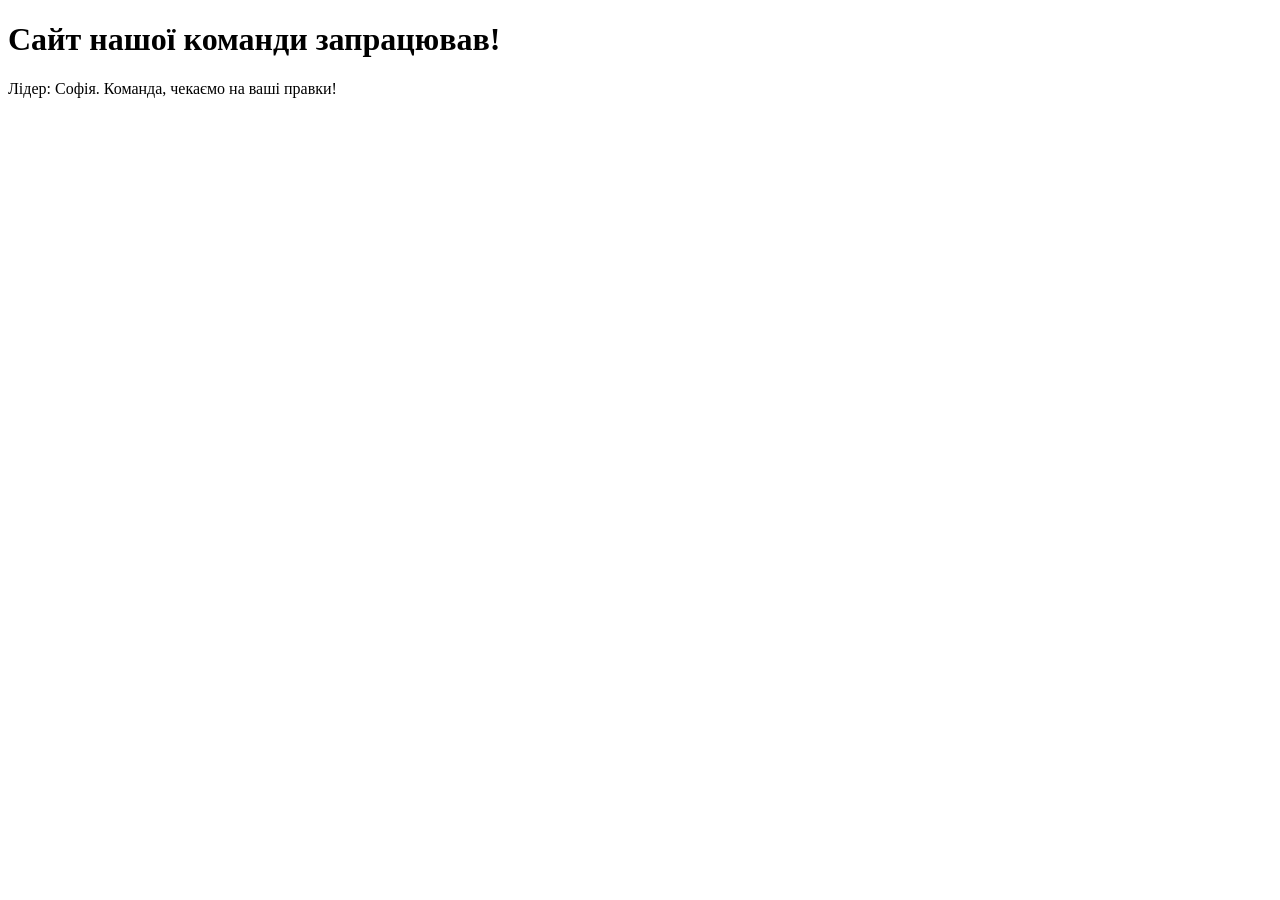
==== index.html @ 11a94c80 "Фікс назви" ====
<!DOCTYPE html>
<html lang="uk">
<head>
    <meta charset="UTF-8">
    <title>Курсова Робота</title>
</head>
<body>
    <h1>Сайт нашої команди запрацював!</h1>
    <p>Лідер: Софія. Команда, чекаємо на ваші правки!</p>
</body>
</html>
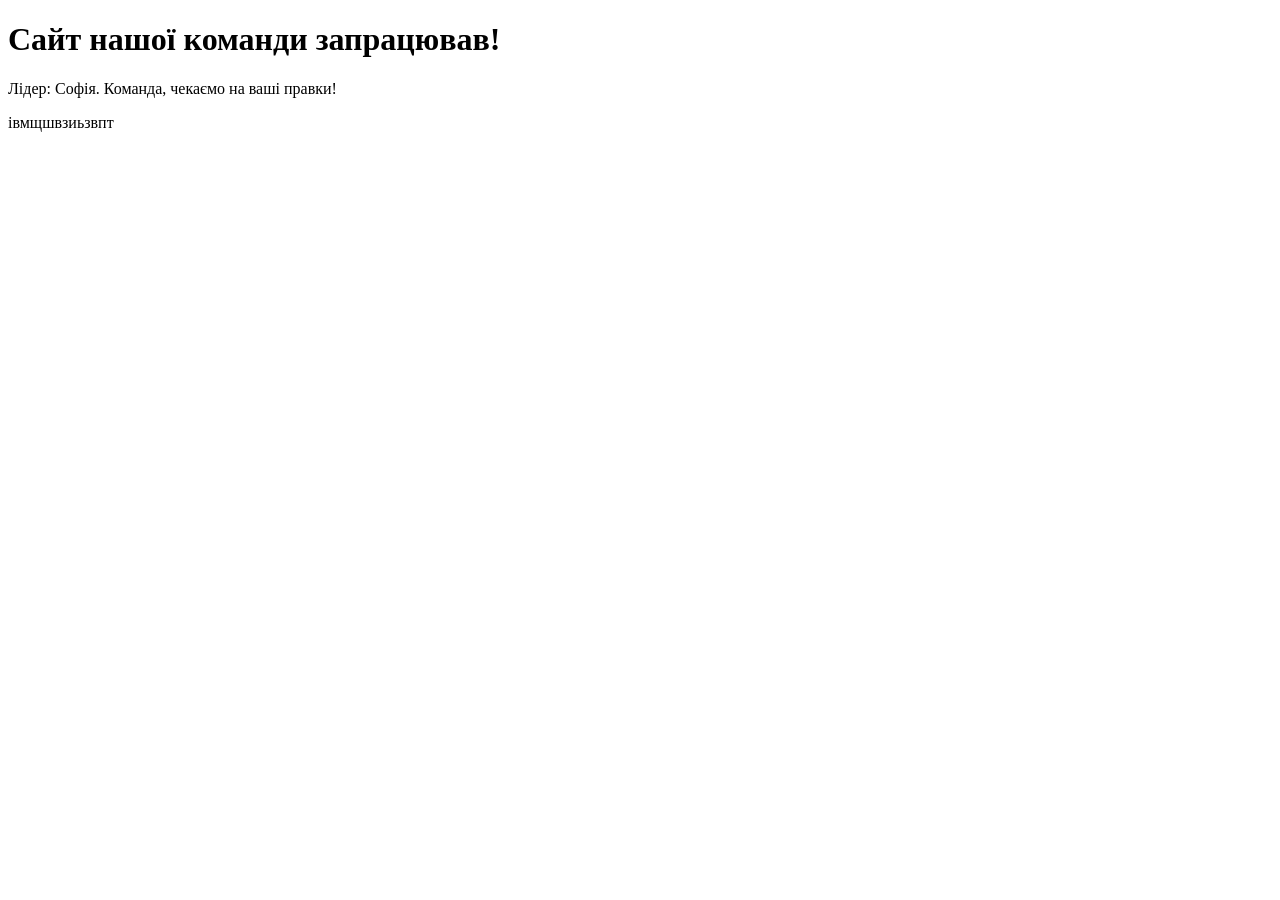
==== commit 6e37e13b: "Update index.html" ====
--- a/index.html
+++ b/index.html
@@ -8,4 +8,5 @@
     <h1>Сайт нашої команди запрацював!</h1>
     <p>Лідер: Софія. Команда, чекаємо на ваші правки!</p>
 </body>
-</html>+    івмщшвзиьзвпт
+</html>
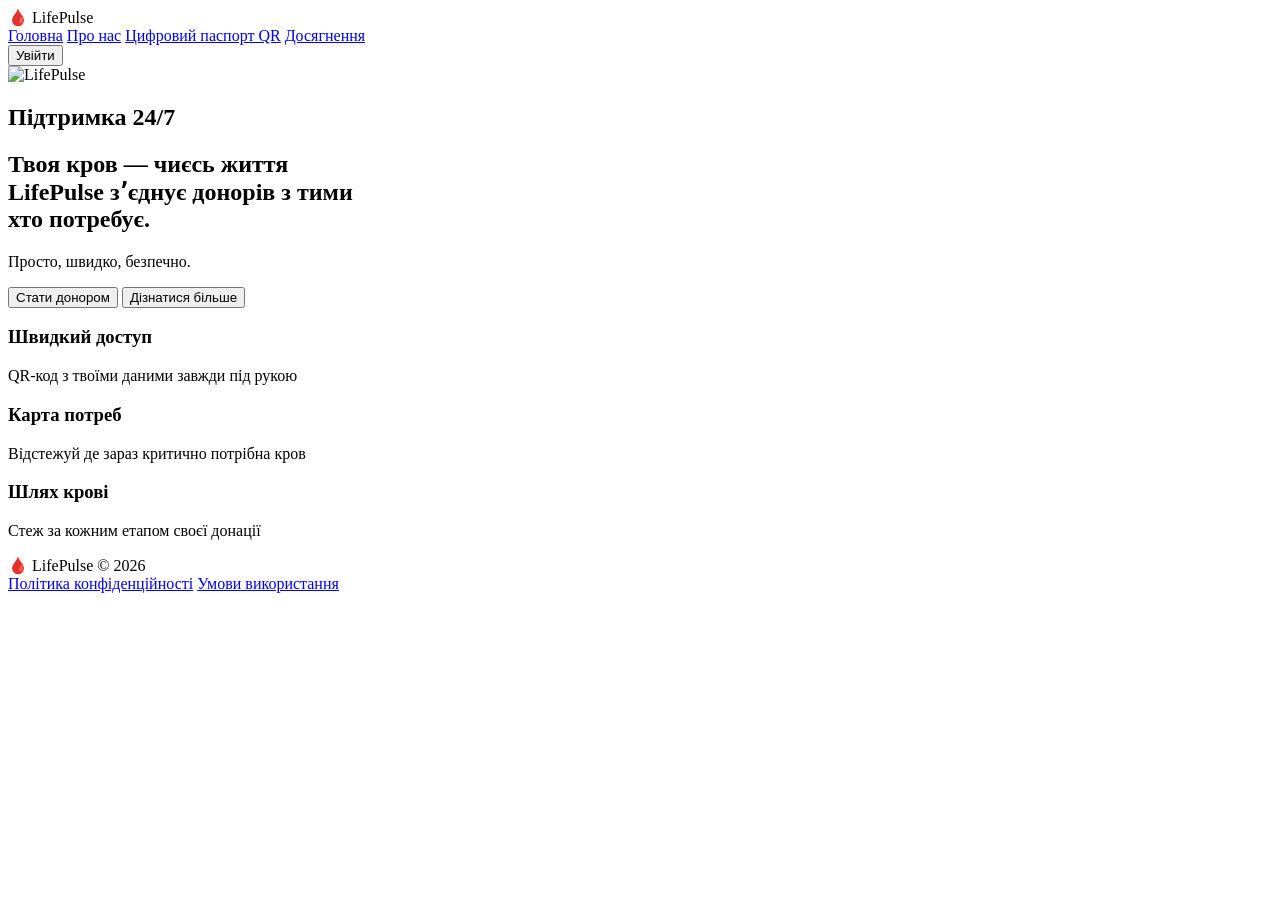
==== commit 0fc282da: "Update index.html" ====
--- a/index.html
+++ b/index.html
@@ -2,11 +2,87 @@
 <html lang="uk">
 <head>
     <meta charset="UTF-8">
-    <title>Курсова Робота</title>
+    <meta name="viewport" content="width=device-width, initial-scale=1.0">
+    <title>LifePulse</title>
+    <link rel="stylesheet" href="style.css">
+    <link rel="preconnect" href="https://fonts.googleapis.com">
+    <link rel="preconnect" href="https://fonts.gstatic.com" crossorigin>
+    <link href="https://fonts.googleapis.com/css2?family=Raleway:wght@400;500;600;700;800&display=swap" rel="stylesheet">
 </head>
 <body>
-    <h1>Сайт нашої команди запрацював!</h1>
-    <p>Лідер: Софія. Команда, чекаємо на ваші правки!</p>
+
+    <div class="page">
+
+        <header class="header">
+            <div class="logo">
+                <span class="logo-icon">🩸</span>
+                <span class="logo-text">LifePulse</span>
+            </div>
+
+            <nav class="nav">
+                <a href="#" class="active">Головна</a>
+                <a href="#">Про нас</a>
+                <a href="#">Цифровий паспорт QR</a>
+                <a href="#">Досягнення</a>
+            </nav>
+
+            <button class="login-btn">Увійти</button>
+        </header>
+
+        <main class="hero">
+
+            <section class="left-block">
+                <div class="image-box">
+                    <img src="images/image_3.PNG" alt="LifePulse">
+                </div>
+
+                <h2>Підтримка 24/7</h2>
+            </section>
+
+            <section class="right-block">
+                <h1>
+                    <span class="highlight">Твоя кров — чиєсь життя</span><br>
+                    LifePulse зʼєднує донорів з тими<br>
+                    хто потребує.
+                </h1>
+
+                <p>Просто, швидко, безпечно.</p>
+
+                <div class="buttons">
+                    <button class="donor-btn">Стати донором</button>
+                    <button class="more-btn">Дізнатися більше</button>
+                </div>
+            </section>
+
+        </main>
+
+        <section class="features">
+            <div class="feature">
+                <h3>Швидкий доступ</h3>
+                <p>QR-код з твоїми даними завжди під рукою</p>
+            </div>
+
+            <div class="feature">
+                <h3>Карта потреб</h3>
+                <p>Відстежуй де зараз критично потрібна кров</p>
+            </div>
+
+            <div class="feature">
+                <h3>Шлях крові</h3>
+                <p>Стеж за кожним етапом своєї донації</p>
+            </div>
+        </section>
+
+        <footer class="footer">
+            <div class="copyright">🩸 LifePulse © 2026</div>
+
+            <div class="footer-links">
+                <a href="#">Політика конфіденційності</a>
+                <a href="#">Умови використання</a>
+            </div>
+        </footer>
+
+    </div>
+
 </body>
-    івмщшвзиьзвпт
 </html>
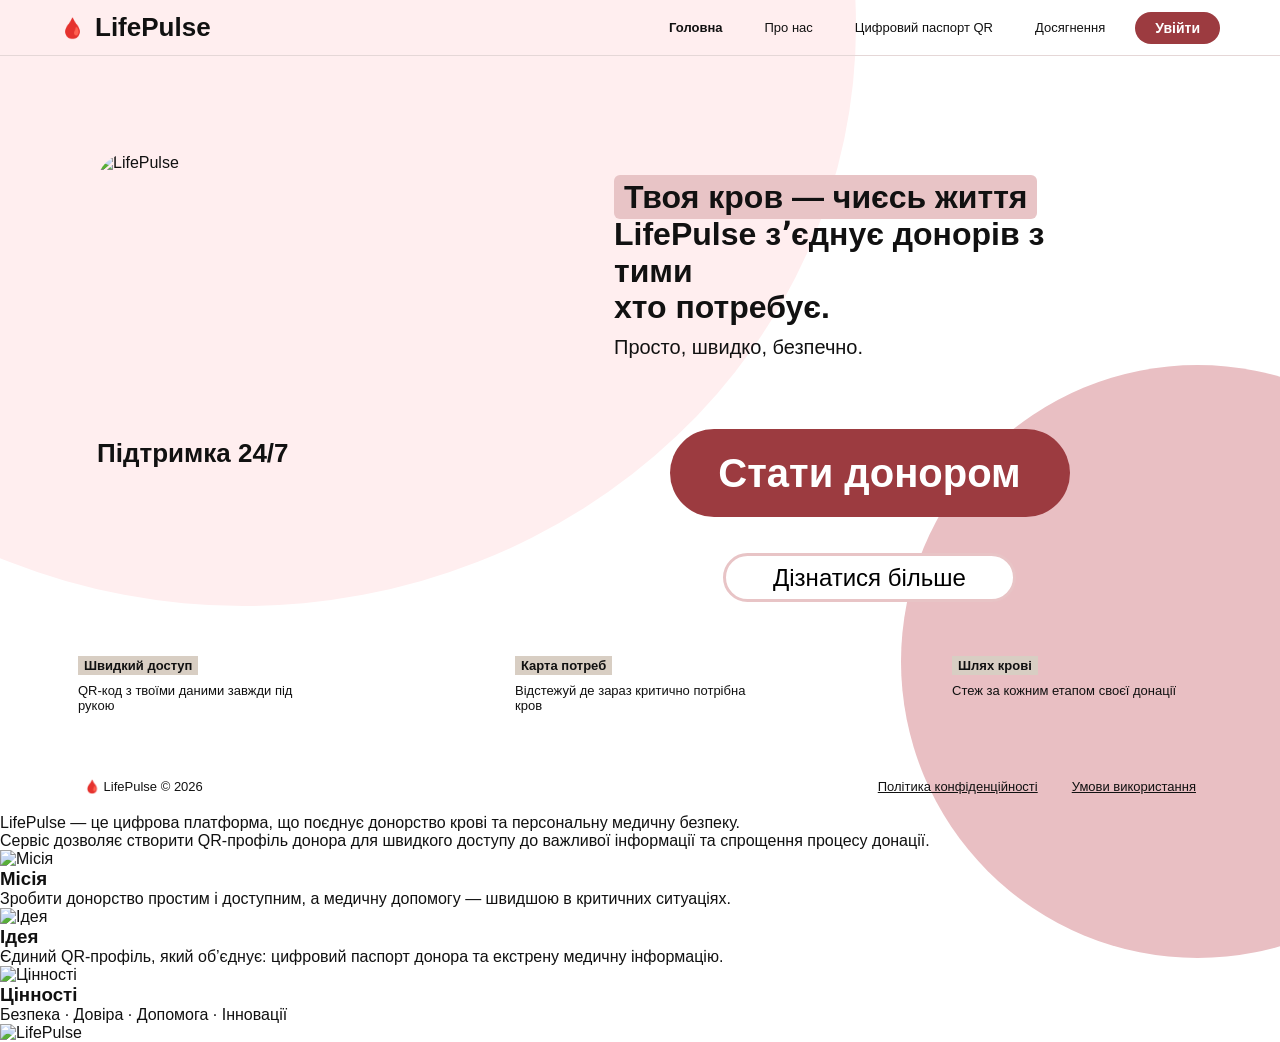
==== commit 06fd9814: "Update index.html" ====
--- a/index.html
+++ b/index.html
@@ -21,7 +21,7 @@
 
             <nav class="nav">
                 <a href="#" class="active">Головна</a>
-                <a href="#">Про нас</a>
+                <a href="about.html">Про нас</a>
                 <a href="#">Цифровий паспорт QR</a>
                 <a href="#">Досягнення</a>
             </nav>
@@ -81,6 +81,63 @@
                 <a href="#">Умови використання</a>
             </div>
         </footer>
+        
+        <section class="about">
+                <div class="about-container">
+
+        <div class="about-left">
+
+            <p class="about-main-text">
+                <span class="about-highlight">LifePulse</span> — це цифрова платформа,
+                що поєднує донорство крові та персональну медичну безпеку.
+            </p>
+
+            <p class="about-sub-text">
+                Сервіс дозволяє створити QR-профіль донора для швидкого доступу
+                до важливої інформації та спрощення процесу донації.
+            </p>
+
+            <div class="about-item">
+                <img class="about-icon" src="images/icon1.png" alt="Місія">
+                <div class="about-item-text">
+                <h3>Місія</h3>
+                <p>
+                    Зробити донорство простим і доступним,
+                    а медичну допомогу — швидшою в критичних ситуаціях.
+                </p>
+            </div>
+        </div>
+
+            <div class="about-item">
+                <img class="about-icon" src="images/icon2.png" alt="Ідея">
+                <div class="about-item-text">
+                <h3>Ідея</h3>
+                <p>
+                    Єдиний QR-профіль, який об’єднує:
+                    цифровий паспорт донора та екстрену медичну інформацію.
+                </p>
+            </div>
+        </div>
+
+            <div class="about-item">
+                <img class="about-icon" src="images/icon3.png" alt="Цінності">
+                <div class="about-item-text">
+                <h3>Цінності</h3>
+                <p>
+                    Безпека · Довіра · Допомога · Інновації
+                </p>
+            </div>
+        </div>
+
+        </div>
+
+        <div class="about-right">
+            <img src="images/about.png" alt="LifePulse">
+        </div>
+
+    </div>
+        </section>
+
 
     </div>
 
--- a/style.css
+++ b/style.css
@@ -0,0 +1,294 @@
+* {
+    margin: 0;
+    padding: 0;
+    box-sizing: border-box;
+}
+
+body {
+    font-family: "Raleway", sans-serif;
+    background: #ffffff;
+    color: #111111;
+}
+
+.page {
+    width: 100%;
+    min-height: 100vh;
+    max-width: 1440px;
+    margin: 0 auto;
+    position: relative;
+    overflow: hidden;
+    background:#ffffff;
+}
+
+
+.header {
+    height: 56px;
+    display: flex;
+    align-items: center;
+    border-bottom: 1px solid #e5d7d7;
+    padding: 0 60px;
+    position: relative;
+    z-index: 5;
+}
+
+.logo {
+    display: flex;
+    align-items: center;
+    gap: 10px;
+}
+
+.logo-icon {
+    color: #a63d45;
+    font-size: 20px;
+}
+
+.logo-text {
+    font-size: 26px;
+    font-weight: 700;
+}
+
+.nav {
+    display: flex;
+    gap: 42px;
+    margin-left: auto;
+    margin-right: 30px;
+}
+
+.nav a {
+    text-decoration: none;
+    color: #111111;
+    font-size: 13px;
+}
+
+.nav a.active {
+    font-weight: 700;
+}
+
+.login-btn {
+    background: #9C3B40;
+    color: #FFFFFF;
+
+    border: none;
+    border-radius: 30px;
+    padding: 8px 20px;
+
+    font-family: "Raleway", sans-serif;
+    font-size: 14px;
+    font-weight: 600;
+
+    cursor: pointer;
+    transition: 0.15s;
+
+    display: flex;
+    align-items: center;
+    justify-content: center;
+}
+
+.login-btn:hover {
+    background: #872f34;
+    transform: scale(1.05);
+}
+
+.login-btn:active {
+    background: #6f2428;
+    transform: scale(0.95) translateY(1px);
+}
+
+
+.hero {
+    display: flex;
+    position: relative;
+    z-index: 2;
+}
+
+.left-block {
+    width: 545px;
+    padding-left: 97px;
+    padding-top: 98px;
+}
+
+.image-box {
+    width: 360px;
+    height: 260px;
+    border-radius: 30px;
+    overflow: hidden;
+}
+
+.image-box img {
+    width: 100%;
+    height: 100%;
+    object-fit: cover;
+}
+
+.left-block h2 {
+    margin-top: 24px;
+    font-size: 26px;
+}
+
+.right-block {
+    width: 511px;
+    padding-top: 123px;
+    margin-left: 69px;
+}
+
+.right-block h1 {
+    width: 511px;
+    font-family: "Raleway", sans-serif;
+    font-size: 32px;
+    line-height: 1.15;
+    font-weight: 600;
+    color: #111111
+}
+
+.highlight {
+    background: #E8C4C6;
+    padding: 4px 10px;
+    border-radius: 6px;
+}
+
+.right-block p {
+    margin-top: 10px;
+    font-size: 20px;
+}
+
+.buttons {
+    display: flex;
+    flex-direction: column;
+    align-items: center;
+    margin-top: 70px;
+}
+
+.donor-btn {
+    width: 400px;
+    height: 88px;
+    border: none;
+    border-radius: 50px;
+    background: #9c3b40;
+    color: #ffffff;
+    font-size: 40px;
+    font-weight: 700;
+    display: flex;
+    align-items: center;
+    justify-content: center;
+    cursor: pointer;
+    transition: 0.15s;
+}
+
+.donor-btn:hover {
+    background: #872f34;
+    transform: scale(1.03);
+}
+
+.donor-btn:active {
+    background: #6f2428;
+    transform: scale(0.96) translateY(2px);
+}
+
+.more-btn {
+    display: flex;
+    margin-top: 36px;
+    width: 293px;
+    height: 49px;
+    border: 3px solid #E8C4C6;
+    border-radius: 30px;
+    background: #ffffff;
+    color: #000000;
+    font-size: 24px;
+    font-weight: 500;
+    align-items: center;
+    justify-content: center;
+    cursor: pointer;
+    transition: 0.15s;
+}
+
+.more-btn:hover {
+    background: #f9f9f9;
+    transform: scale(1.02);
+}
+
+.more-btn:active {
+    transform: scale(0.95) translateY(2px);
+    border-color: #9C3B40;
+}
+
+
+.features {
+    display: flex;
+    justify-content: space-between;
+    padding: 54px 78px 0;
+    position: relative;
+    z-index: 2;
+}
+
+.feature {
+    width: 250px;
+}
+
+.feature h3 {
+    display: inline-block;
+    background: #d8cec3;
+    padding: 2px 6px;
+    font-size: 13px;
+    font-weight: 700;
+}
+
+.feature p {
+    margin-top: 8px;
+    font-size: 13px;
+}
+
+
+.footer {
+    display: flex;
+    justify-content: space-between;
+    align-items: center;
+    padding: 66px 84px 0;
+    position: relative;
+    z-index: 2;
+    font-size: 13px;
+    margin-bottom: 20px;
+}
+
+.footer-links {
+    display: flex;
+    gap: 34px;
+}
+
+.footer-links a {
+    color: #111;
+    text-decoration: underline;
+}
+
+
+.page::before {
+    content: "";
+    position: absolute;
+    width: 1225px;
+    height: 1160px;
+    left: -369px;
+    top: -554px;
+    background: #FFEEEF;
+    border-radius: 50%;
+    z-index: 0;
+
+}
+
+.page::after {
+    content: "";
+    position: absolute;
+    width: 593px;
+    height: 593px;
+    left: 901px;
+    top: 365px;
+    background: #e9bfc3;
+    border-radius: 50%;
+    z-index: 0;
+}
+
+.header,
+.hero,
+.features,
+.footer {
+    position: relative;
+    z-index: 2;
+}
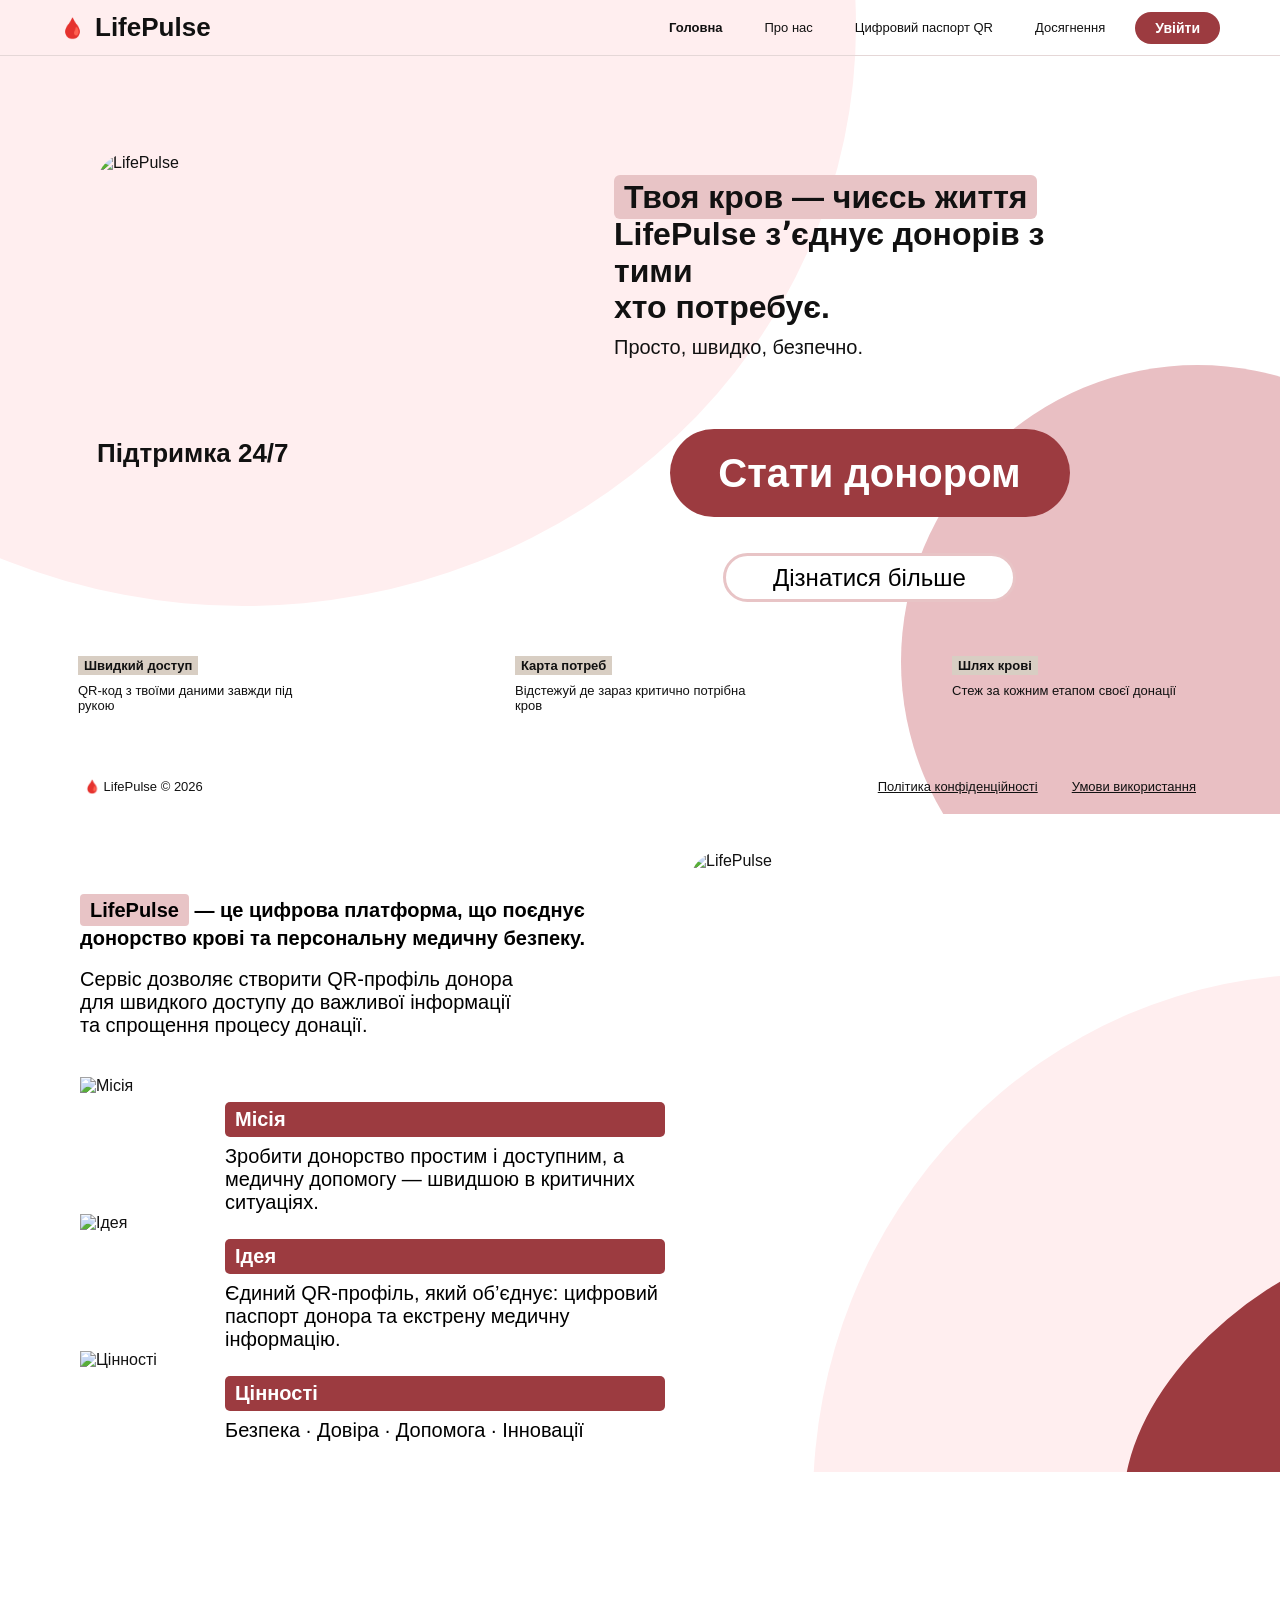
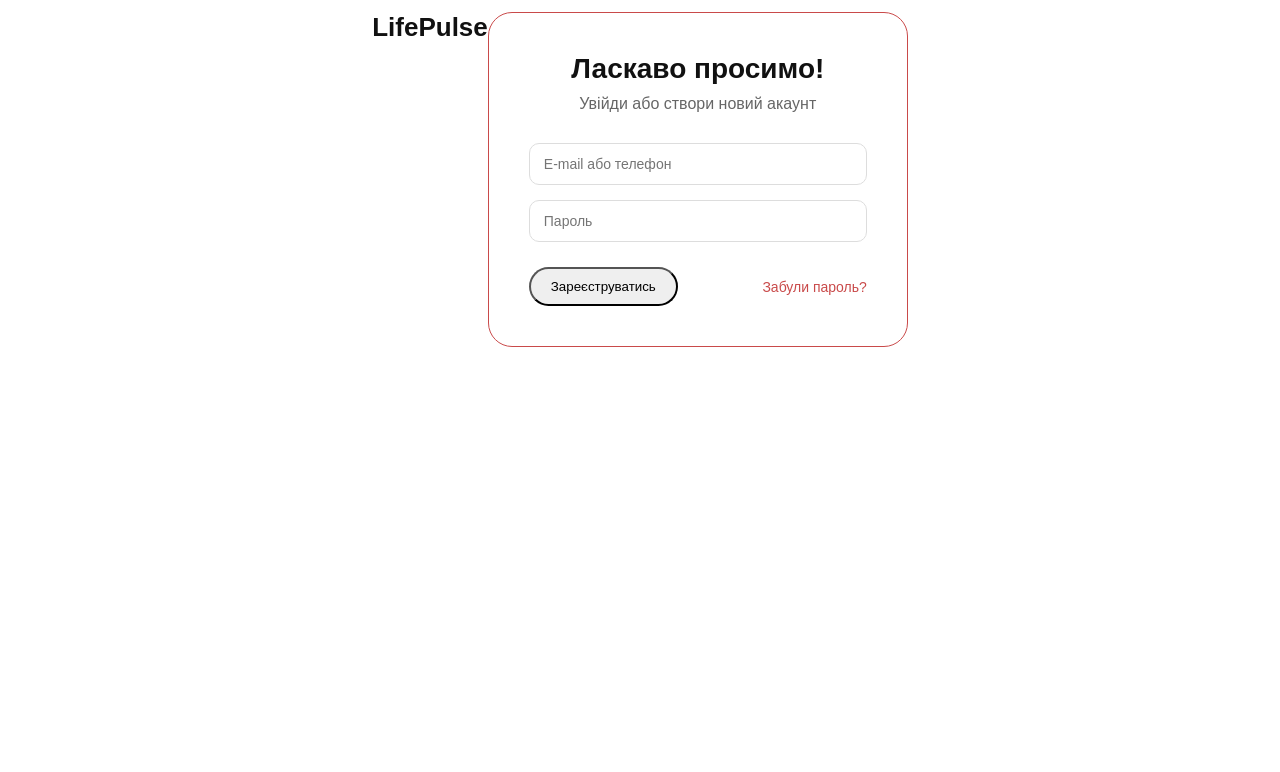
==== commit beb237e4: "Update index.html" ====
--- a/index.html
+++ b/index.html
@@ -138,8 +138,41 @@
     </div>
         </section>
 
+<section class="auth-section auth-bg">
+
+            <div class="logo">
+                <span class="logo-text">LifePulse</span>
+            </div>
+
+    <div class="auth-wrapper">
+
+        
+        <div class="auth-box">
+
+            <h1 class="auth-title">Ласкаво просимо!</h1>
+            <p class="auth-subtitle">Увійди або створи новий акаунт</p>
+
+            <form class="auth-form">
+
+                <input class="auth-input" type="text" placeholder="E-mail або телефон">
+                
+                <input class="auth-input" type="password" placeholder="Пароль">
+
+                <div class="auth-controls">
+                    <button class="button auth-btn">Зареєструватись</button>
+                    <a href="#" class="auth-link">Забули пароль?</a>
+                </div>
+
+            </form>
+
+        </div>
+
+    </div>
+
+</section>
 
     </div>
 
 </body>
 </html>
+</html>
--- a/style.css
+++ b/style.css
@@ -19,7 +19,6 @@
     overflow: hidden;
     background:#ffffff;
 }
-
 
 .header {
     height: 56px;
@@ -182,7 +181,7 @@
 .donor-btn:active {
     background: #6f2428;
     transform: scale(0.96) translateY(2px);
-}
+}  
 
 .more-btn {
     display: flex;
@@ -199,6 +198,7 @@
     justify-content: center;
     cursor: pointer;
     transition: 0.15s;
+
 }
 
 .more-btn:hover {
@@ -239,6 +239,7 @@
 
 
 .footer {
+    margin-bottom: 20px;
     display: flex;
     justify-content: space-between;
     align-items: center;
@@ -246,7 +247,6 @@
     position: relative;
     z-index: 2;
     font-size: 13px;
-    margin-bottom: 20px;
 }
 
 .footer-links {
@@ -263,7 +263,7 @@
 .page::before {
     content: "";
     position: absolute;
-    width: 1225px;
+width: 1225px;
     height: 1160px;
     left: -369px;
     top: -554px;
@@ -292,3 +292,286 @@
     position: relative;
     z-index: 2;
 }
+
+.about {
+    position: relative;
+    z-index: 2;
+    background: #ffffff;
+    overflow: hidden;
+}
+
+.about::before {
+    content: "";
+    position: absolute;
+
+    width: 1022px;
+    height: 1053px;
+
+    left: 813px;
+    top: 160px;
+
+    background: #FFEEEF;
+    border-radius: 50%;
+
+    z-index: 0;
+}
+
+.about::after {
+    content: "";
+    position: absolute;
+
+    width: 508px;
+    height: 320px;
+
+    left: 1100px;
+    top: 450px;
+
+    background: #9C3B40;
+    border-radius: 50%;
+
+    transform: rotate(-33deg);
+
+    z-index: 1;
+}
+
+.about-container {
+    position: relative;
+    z-index: 2;
+
+    display: flex;
+    align-items: center;
+    justify-content: space-between;
+}
+
+.about-left {
+    margin-left: 80px;
+    margin-top: 80px;
+    max-width: 540px;
+}
+
+.about-main-text {
+    width: 539px;
+    font-family: "Raleway" , sans-serif;
+    font-size: 20px;
+    font-weight: 600;
+    line-height: 1.2;
+    margin-bottom: 18px;
+    color: #000000;
+}
+
+.about-sub-text {
+    width: 449px;
+    font-family: "Raleway" , sans-serif;
+    font-size: 20px;
+    font-weight: 400;
+    color: #000000;
+    margin-bottom: 40px;
+    margin-top: 10px;
+}
+
+
+.about-item-text h3 {
+    width: 440px;
+    height: 35px;
+
+    background: #9C3B40;
+    color: #FFFFFF;
+
+    border-radius: 5px;
+
+    display: flex;
+    align-items: center;
+
+    padding-left: 10px;
+
+    font-family: "Raleway", sans-serif;
+    font-size: 20px;
+    font-weight: 700;
+
+    margin-bottom: 8px;
+}
+
+.about-item-text p {
+    width: 465px;
+
+    font-family: "Raleway", sans-serif;
+    font-size: 20px;
+    font-weight: 400;
+
+    color: #000000;
+}
+
+.about-highlight {
+    border-radius: 4px;
+    display: inline-block;
+    background: #E8C4C6;
+    padding: 4px 10px;
+}
+
+.about-right {
+    margin-left: auto;   /* притискає вправо */
+    margin-right: 80px;  /* відступ від правого краю (підженемо) */
+    margin-top: 18px;    /* відступ зверху (підженемо) */
+}
+
+.about-item {
+   display: flex;
+    align-items: flex-start;
+    gap: 24px;
+}
+
+.about-item-text {
+    display: flex;
+    flex-direction: column;
+    margin-top: 25px;
+}
+
+.about-icon {
+    width: 121px;
+    height: 121px;
+    border-radius: 0;
+    object-fit: cover;
+    flex-shrink: 0;
+}
+
+.about-right img {
+    height: 350px;
+    border-radius: 30px;
+    object-fit: cover;
+    display: block;
+    width: 530px;
+    margin-top: -250px;
+    margin-left: 70px;
+}
+
+.logo {
+    display: flex;
+    align-items: center;
+    gap: 10px;
+}
+
+.logo-icon {
+    color: #a63d45;
+    font-size: 20px;
+}
+
+
+.auth-logo {
+    position: absolute;
+
+    top: 40px;     /* 🔥 підганяй 30–60 */
+    left: 137px;   /* як у Figma */
+
+    z-index: 5;
+}
+
+
+.auth-section {
+    position: relative; /* 🔥 ВАЖЛИВО */
+
+    min-height: 100vh;
+
+    background-image: url("images/background.png");
+    background-size: cover;
+    background-position: center;
+    background-repeat: no-repeat;
+
+    display: flex;
+    justify-content: center;
+    align-items: flex-start; /* 🔥 було center */
+
+    padding-top: 140px; /* 🔥 додаємо простір зверху */
+}
+
+
+/* ФОН */
+.auth-bg {
+    position: relative;
+    overflow: hidden;
+}
+
+/* КАРТИНКА ФОНУ */
+.auth-bg::before {
+    content: "";
+    position: absolute;
+    inset: 0;
+
+    background-image: url("images/background.png");
+    background-size: cover;
+    background-position: center;
+    background-repeat: no-repeat;
+
+    opacity: 1; /* 🔥 зробив 0.2 щоб ти точно побачив */
+
+    z-index: -1; /* 🔥 ВАЖЛИВО */
+}
+
+/* Щоб контент був зверху */
+.auth-wrapper {
+    position: relative;
+    z-index: 2;
+}
+
+/* Карточка */
+.auth-box {
+    width: 420px;
+    padding: 40px;
+    border-radius: 24px;
+    border: 1px solid #c94a4a;
+    background: rgba(255, 255, 255, 0.9);
+    backdrop-filter: blur(10px);
+    text-align: center;
+}
+
+.auth-title {
+    font-size: 28px;
+    margin-bottom: 10px;
+}
+
+.auth-subtitle {
+    font-size: 16px;
+    margin-bottom: 30px;
+    color: #666;
+}
+
+.auth-form {
+    display: flex;
+    flex-direction: column;
+}
+
+.auth-input {
+    width: 100%;
+    padding: 12px 14px;
+    margin-bottom: 15px;
+    border-radius: 10px;
+    border: 1px solid #ddd;
+    font-size: 14px;
+    outline: none;
+    transition: 0.2s;
+}
+
+.auth-input:focus {
+    border-color: #c94a4a;
+}
+
+.auth-controls {
+    display: flex;
+    justify-content: space-between;
+    align-items: center;
+    margin-top: 10px;
+}
+
+.auth-btn {
+    padding: 10px 20px;
+    border-radius: 20px;
+}
+
+.auth-link {
+    font-size: 14px;
+    color: #c94a4a;
+    text-decoration: none;
+}
+
+.auth-link:hover {
+    text-decoration: underline;
+}
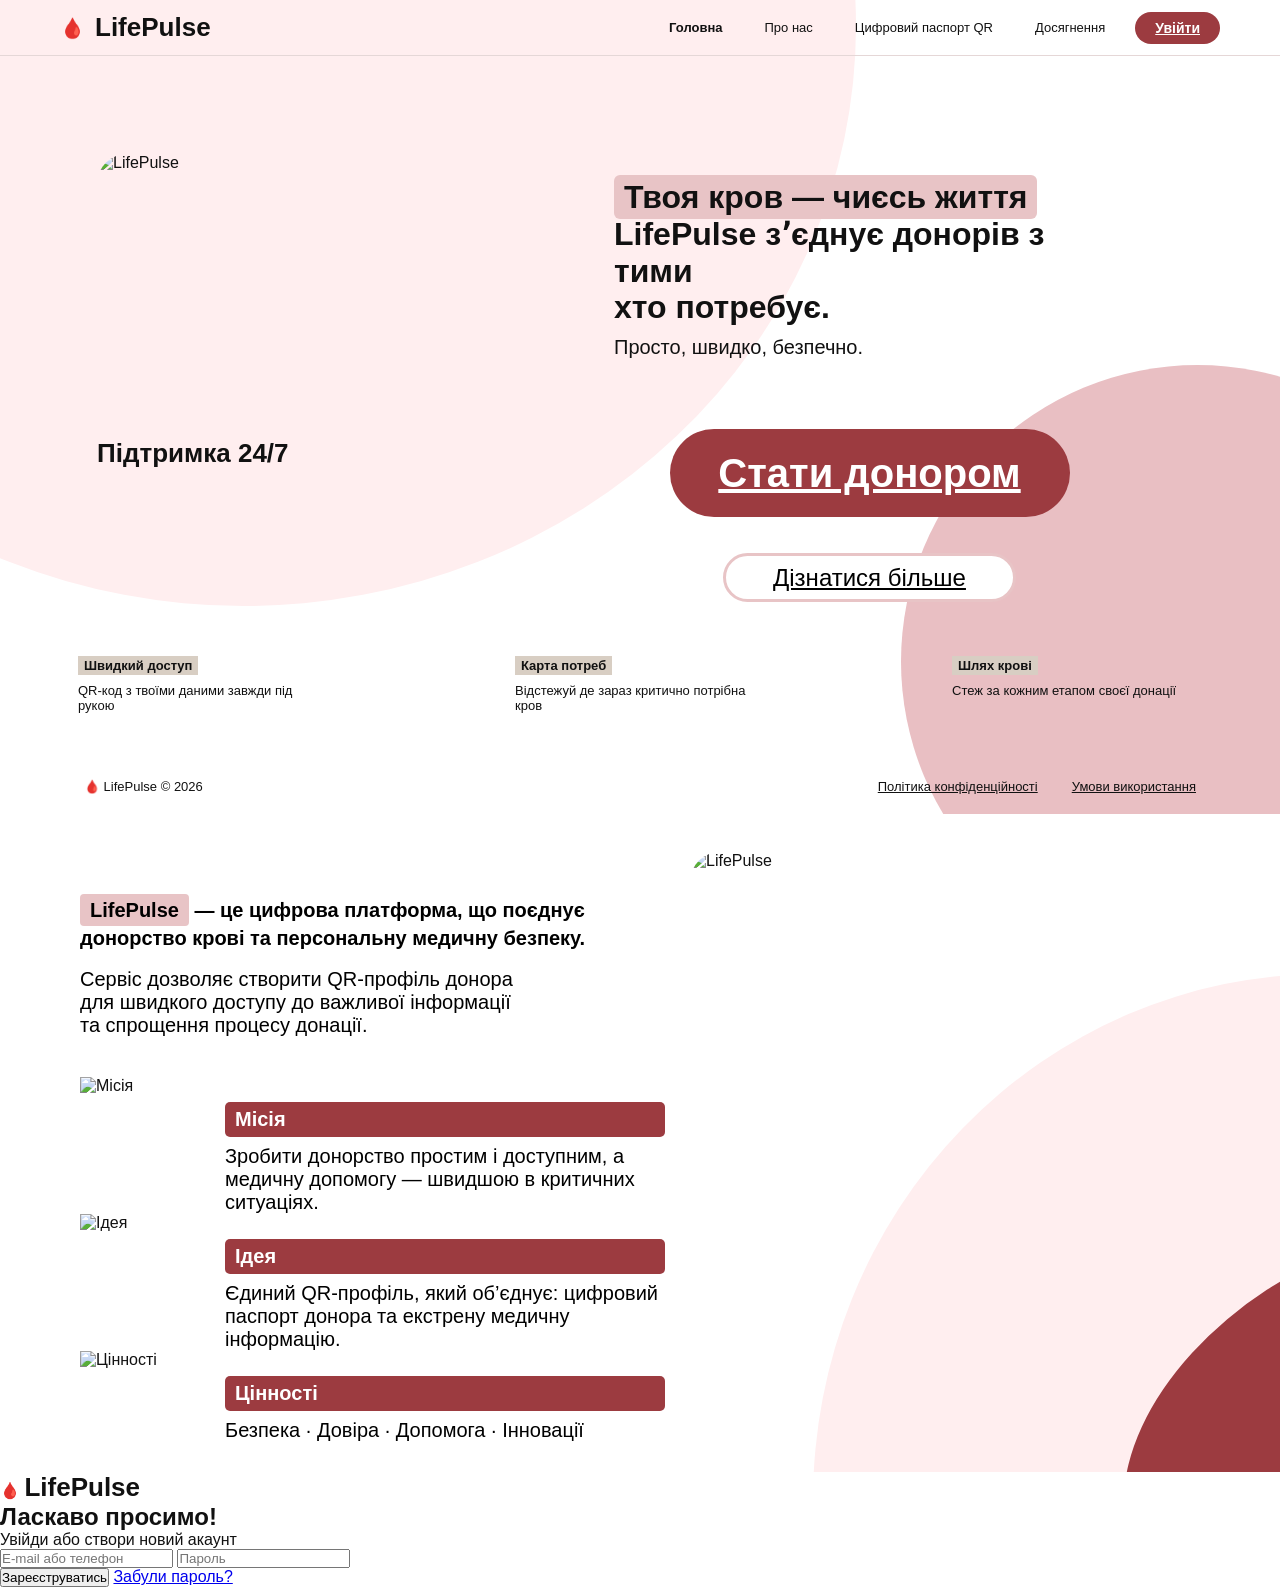
==== commit 3c68905d: "Update index.html" ====
--- a/index.html
+++ b/index.html
@@ -26,10 +26,10 @@
                 <a href="#">Досягнення</a>
             </nav>
 
-            <button class="login-btn">Увійти</button>
+            <a href="#login" class="login-btn">Увійти</a>
         </header>
 
-        <main class="hero">
+        <section class="hero" id="home">
 
             <section class="left-block">
                 <div class="image-box">
@@ -49,12 +49,12 @@
                 <p>Просто, швидко, безпечно.</p>
 
                 <div class="buttons">
-                    <button class="donor-btn">Стати донором</button>
-                    <button class="more-btn">Дізнатися більше</button>
+                    <a href="#login" class="donor-btn">Стати донором</a>
+                    <a href="#about" class="more-btn">Дізнатися більше</a>
                 </div>
             </section>
 
-        </main>
+        </section>
 
         <section class="features">
             <div class="feature">
@@ -82,7 +82,7 @@
             </div>
         </footer>
         
-        <section class="about">
+        <section class="about" id="about">
                 <div class="about-container">
 
         <div class="about-left">
@@ -138,32 +138,29 @@
     </div>
         </section>
 
-<section class="auth-section auth-bg">
+        <section class="login-section" id="login">
+            <div class="login-logo">
+    <span class="logo-drop">🩸</span>
+    <span class="logo-text">LifePulse</span>
+</div>
 
-            <div class="logo">
-                <span class="logo-text">LifePulse</span>
+    <div class="login-wrapper">
+
+        <h1>Ласкаво просимо!</h1>
+
+        <p class="login-sub">
+            Увійди або створи новий акаунт
+        </p>
+
+        <div class="login-form">
+
+            <input type="text" placeholder="E-mail або телефон">
+            <input type="password" placeholder="Пароль">
+
+            <div class="login-actions">
+                <button class="register-btn">Зареєструватись</button>
+                <a href="#" class="forgot">Забули пароль?</a>
             </div>
-
-    <div class="auth-wrapper">
-
-        
-        <div class="auth-box">
-
-            <h1 class="auth-title">Ласкаво просимо!</h1>
-            <p class="auth-subtitle">Увійди або створи новий акаунт</p>
-
-            <form class="auth-form">
-
-                <input class="auth-input" type="text" placeholder="E-mail або телефон">
-                
-                <input class="auth-input" type="password" placeholder="Пароль">
-
-                <div class="auth-controls">
-                    <button class="button auth-btn">Зареєструватись</button>
-                    <a href="#" class="auth-link">Забули пароль?</a>
-                </div>
-
-            </form>
 
         </div>
 
@@ -175,4 +172,3 @@
 
 </body>
 </html>
-</html>
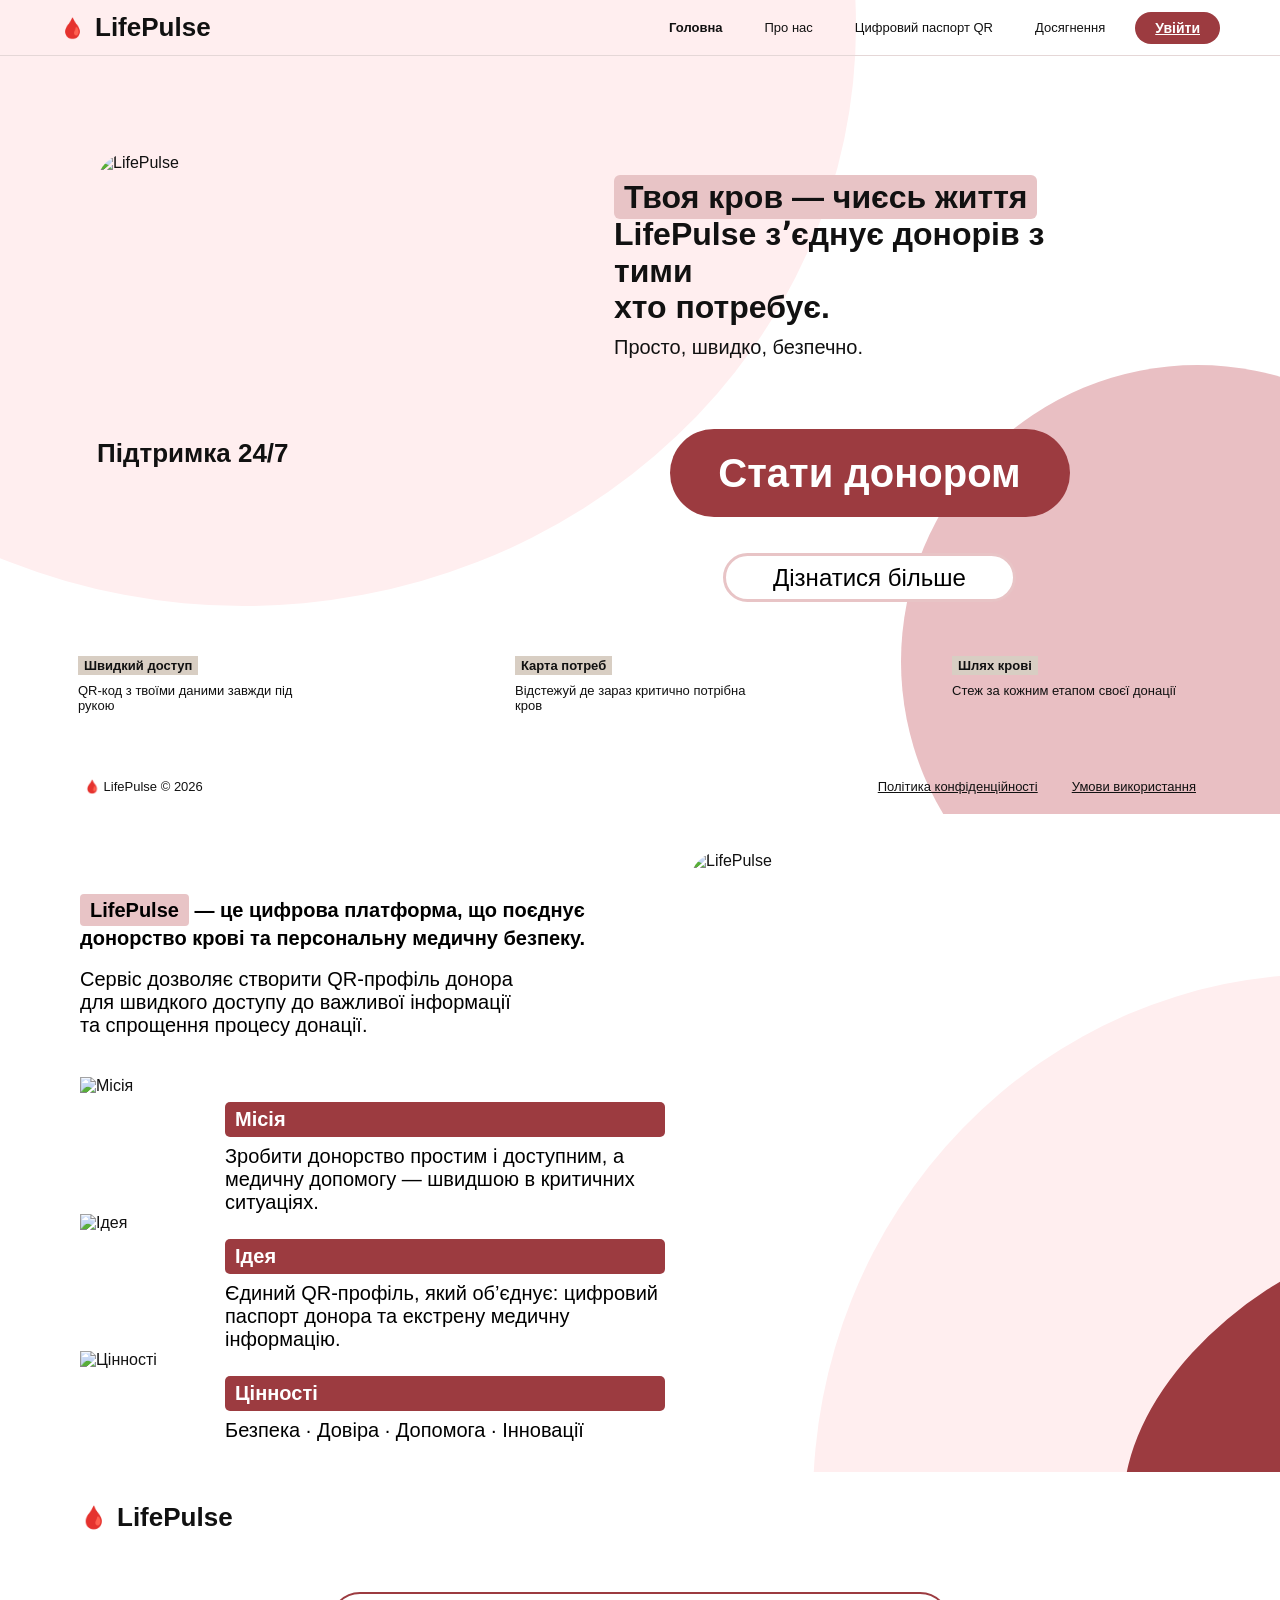
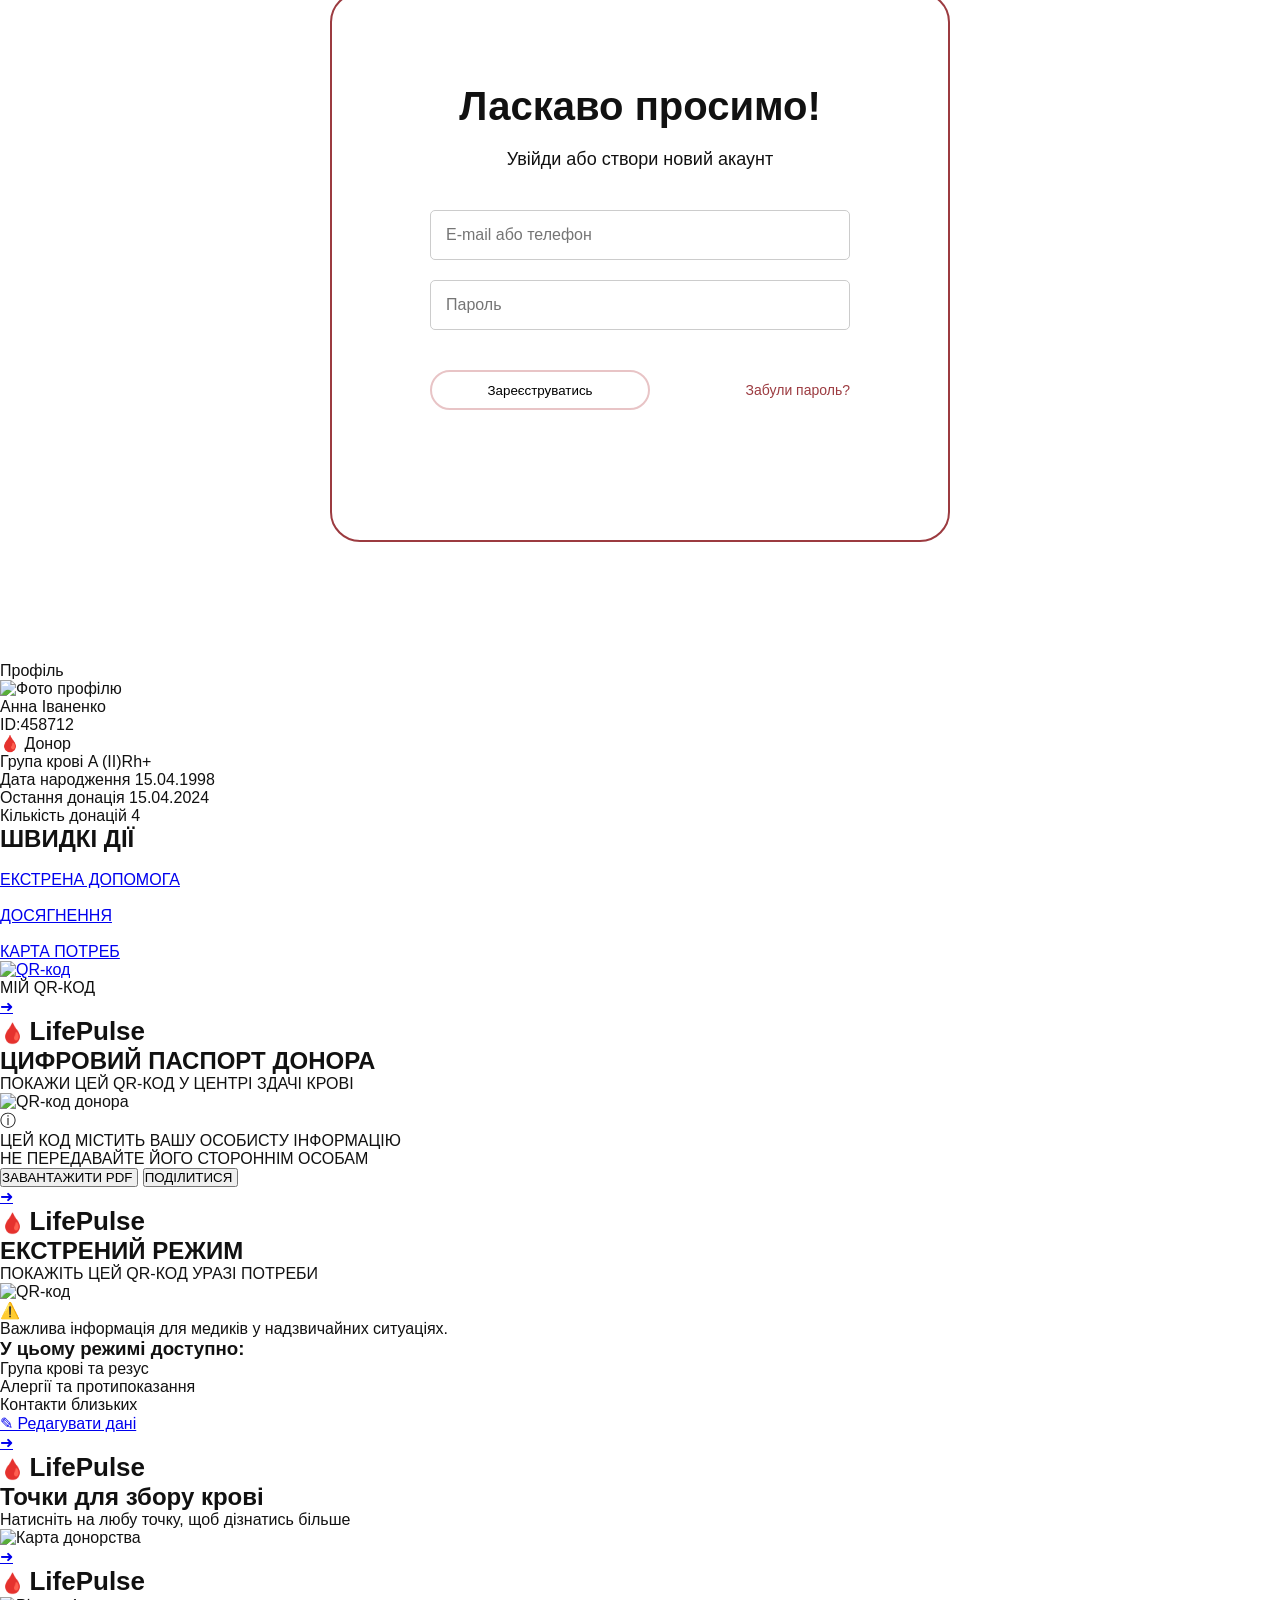
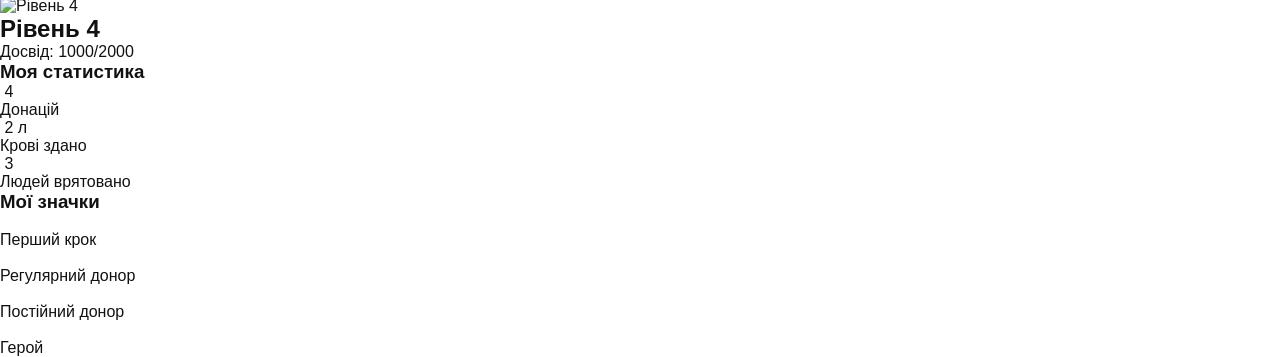
==== commit db077336: "Update index.html" ====
--- a/index.html
+++ b/index.html
@@ -9,6 +9,7 @@
     <link rel="preconnect" href="https://fonts.gstatic.com" crossorigin>
     <link href="https://fonts.googleapis.com/css2?family=Raleway:wght@400;500;600;700;800&display=swap" rel="stylesheet">
 </head>
+
 <body>
 
     <div class="page">
@@ -21,9 +22,9 @@
 
             <nav class="nav">
                 <a href="#" class="active">Головна</a>
-                <a href="about.html">Про нас</a>
-                <a href="#">Цифровий паспорт QR</a>
-                <a href="#">Досягнення</a>
+                <a href="#about">Про нас</a>
+                <a href="#qr">Цифровий паспорт QR</a>
+                <a href="#achievements">Досягнення</a>
             </nav>
 
             <a href="#login" class="login-btn">Увійти</a>
@@ -119,7 +120,7 @@
             </div>
         </div>
 
-            <div class="about-item">
+        <div class="about-item">
                 <img class="about-icon" src="images/icon3.png" alt="Цінності">
                 <div class="about-item-text">
                 <h3>Цінності</h3>
@@ -168,6 +169,315 @@
 
 </section>
 
+<section class="profile-section" id="profile">
+    <div class="bg-pink-oval"></div>
+
+    <div class="profile-label">Профіль</div>
+
+    <div class="profile-card">
+
+        <div class="profile-top">
+            <img class="profile-avatar" src="images/profile-avatar.png" alt="Фото профілю">
+
+            <div class="profile-name-block">
+                <span class="profile-name">Анна Іваненко</span>
+                <p class="profile-id">ID:458712</p>
+            </div>
+
+            <div class="profile-status">
+                <span class="status-drop">🩸</span>
+                <span>Донор</span>
+            </div>
+        </div>
+
+        <div class="profile-bottom">
+            <div class="info-line">
+                <span>Група крові</span>
+                <span class="blood-type">A (II)Rh+</span>
+            </div>
+
+            <div class="info-line">
+                <span>Дата народження</span>
+                <span>15.04.1998</span>
+            </div>
+
+            <div class="info-line">
+                <span>Остання донація</span>
+                <span>15.04.2024</span>
+            </div>
+
+            <div class="info-line">
+                <span>Кількість донацій</span>
+                <span>4</span>
+            </div>
+        </div>
+
+    </div>
+
+    <h2 class="quick-title">ШВИДКІ ДІЇ</h2>
+
+    <div class="quick-actions">
+
+        <div class="quick-item">
+            <a href="#emergency" class="quick-item">
+            <img src="images/action-help.png" alt="">
+            <p>ЕКСТРЕНА ДОПОМОГА</p>
+            </a>
+        </div>
+
+        <div class="quick-item">
+            <a href="#achievements" class="quick-item">
+            <img src="images/action-achievements.png" alt="">
+            <p>ДОСЯГНЕННЯ</p>
+            </a>
+        </div>
+
+        <div class="quick-item">
+            <a href="#map" class="quick-item">
+            <img src="images/action-map.png" alt="">
+            <p>КАРТА ПОТРЕБ</p>
+            </a>
+        </div>
+
+        <div class="quick-item">
+            <a href="#qr">
+            <img src="images/action-qr.png" alt="QR-код"></a>
+            <p>МІЙ QR-КОД</p>
+        </div>
+
+    </div>
+
+</section>
+
+<section class="qr-section" id="qr">
+    <div class="qr-bg-oval-right"></div>
+    <div class="qr-header">
+        <a href="#profile" class="back-arrow">➜</a>
+
+        <div class="qr-logo">
+            <span class="logo-icon">🩸</span>
+            <span class="logo-text">LifePulse</span>
+        </div>
+    </div>
+
+    <h2 class="qr-title">ЦИФРОВИЙ ПАСПОРТ ДОНОРА</h2>
+
+    <p class="qr-subtitle">
+        ПОКАЖИ ЦЕЙ QR-КОД У ЦЕНТРІ ЗДАЧІ КРОВІ
+    </p>
+
+    <div class="qr-image-box">
+        <img src="images/qr-code.png" alt="QR-код донора">
+    </div>
+
+    <div class="qr-warning">
+        <span>ⓘ</span>
+        <p>
+            ЦЕЙ КОД МІСТИТЬ ВАШУ ОСОБИСТУ ІНФОРМАЦІЮ<br>
+            НЕ ПЕРЕДАВАЙТЕ ЙОГО СТОРОННІМ ОСОБАМ
+        </p>
+    </div>
+
+    <button class="download-btn">
+        ЗАВАНТАЖИТИ PDF
+        <img src="images/download.png" alt="">
+    </button>
+
+    <button class="share-btn">
+        ПОДІЛИТИСЯ 
+        <img src="images/share.png" alt="">
+    </button>
+
+</section>
+
+<section class="emergency-section" id="emergency">
+    <div class="emergency-bg-pink"></div>
+    <div class="emergency-header">
+        <a href="#profile" class="emergency-back">➜</a>
+
+        <div class="emergency-logo">
+            <span class="logo-icon">🩸</span>
+            <span class="logo-text">LifePulse</span>
+        </div>
+    </div>
+
+    <h2 class="emergency-title">ЕКСТРЕНИЙ РЕЖИМ</h2>
+
+    <p class="emergency-subtitle">
+        ПОКАЖІТЬ ЦЕЙ QR-КОД УРАЗІ ПОТРЕБИ
+    </p>
+
+    <div class="emergency-content">
+        <div class="emergency-qr">
+        <img src="images/qr-code.png" alt="QR-код">
+        </div>
+        <div class="emergency-warning">
+            <span>⚠️</span>
+            <p>Важлива інформація для медиків у надзвичайних ситуаціях.</p>
+        </div>
+
+        <div class="emergency-info">
+            <h3>У цьому режимі доступно:</h3>
+
+            <ul>
+                <li>Група крові та резус</li>
+                <li>Алергії та протипоказання</li>
+                <li>Контакти близьких</li>
+            </ul>
+        </div>
+
+        <a href="#profile" class="edit-btn">
+        <span class="edit-icon">✎</span>
+        Редагувати дані
+        </a>
+
+    </div>
+
+</section>
+
+<section class="map-section" id="map">
+
+    <div class="map-bg-left"></div>
+    <div class="map-bg-right-top"></div>
+    <div class="map-bg-right-bottom"></div>
+
+    <div class="map-header">
+
+        <a href="#profile" class="map-back">➜</a>
+
+        <div class="map-logo">
+            <span class="logo-icon">🩸</span>
+            <span class="logo-text">LifePulse</span>
+        </div>
+
+    </div>
+
+    <h2 class="map-title">Точки для збору крові</h2>
+
+    <p class="map-subtitle">
+        Натисніть на любу точку, щоб дізнатись більше
+    </p>
+
+    <div class="map-image-box">
+        <img src="images/map.png" alt="Карта донорства">
+    </div>
+
+</section>
+
+<section class="achievements-section" id="achievements">
+
+    <!-- ФОНИ -->
+    <div class="ach-bg-left"></div>
+    <div class="ach-bg-right-top"></div>
+    <div class="ach-bg-right-bottom"></div>
+
+    <!-- HEADER -->
+    <div class="ach-header">
+
+        <a href="#profile" class="ach-back">➜</a>
+
+        <div class="ach-logo">
+            <span class="logo-icon">🩸</span>
+            <span class="logo-text">LifePulse</span>
+        </div>
+
+    </div>
+
+    <!-- LEVEL -->
+    <div class="level-block">
+
+        <img class="level-icon" src="images/level4.png" alt="Рівень 4">
+
+        <div class="level-info">
+
+            <h2>Рівень 4</h2>
+
+            <p>Досвід: 1000/2000</p>
+
+            <div class="level-bar">
+                <div class="level-progress"></div>
+            </div>
+
+        </div>
+
+    </div>
+
+    <div class="divider"></div>
+
+    <!-- СТАТИСТИКА -->
+    <h3 class="stats-title">Моя статистика</h3>
+
+    <div class="stats-grid">
+
+        <div class="stat-item">
+
+            <div class="stat-top">
+                <img src="images/heart.png" alt="">
+                <span>4</span>
+            </div>
+
+            <p>Донацій</p>
+
+        </div>
+
+        <div class="stats-line"></div>
+
+        <div class="stat-item">
+
+            <div class="stat-top">
+                <img src="images/blood.png" alt="">
+                <span>2 л</span>
+            </div>
+
+            <p>Крові здано</p>
+
+        </div>
+
+        <div class="stats-line"></div>
+
+        <div class="stat-item">
+
+            <div class="stat-top">
+                <img src="images/person.png" alt="">
+                <span>3</span>
+            </div>
+
+            <p>Людей врятовано</p>
+
+        </div>
+
+    </div>
+
+    <div class="divider divider-bottom"></div>
+
+    <h3 class="badges-title">Мої значки</h3>
+
+    <div class="badges-grid">
+
+        <div class="badge-item">
+            <img src="images/badge1.png" alt="">
+            <p>Перший крок</p>
+        </div>
+
+        <div class="badge-item">
+            <img src="images/badge2.png" alt="">
+            <p>Регулярний донор</p>
+        </div>
+
+        <div class="badge-item">
+            <img src="images/badge3.png" alt="">
+            <p>Постійний донор</p>
+        </div>
+
+        <div class="badge-item">
+            <img src="images/badge4.png" alt="">
+            <p>Герой</p>
+        </div>
+
+    </div>
+
+</section>
+
     </div>
 
 </body>
--- a/style.css
+++ b/style.css
@@ -2,6 +2,17 @@
     margin: 0;
     padding: 0;
     box-sizing: border-box;
+}
+
+html {
+    scroll-behavior: smooth;
+}
+
+.donor-btn,
+.more-btn {
+    text-decoration: none;
+    color: inherit;
+    display: inline-block;
 }
 
 body {
@@ -19,6 +30,7 @@
     overflow: hidden;
     background:#ffffff;
 }
+
 
 .header {
     height: 56px;
@@ -409,9 +421,9 @@
 }
 
 .about-right {
-    margin-left: auto;   /* притискає вправо */
-    margin-right: 80px;  /* відступ від правого краю (підженемо) */
-    margin-top: 18px;    /* відступ зверху (підженемо) */
+    margin-left: auto;
+    margin-right: 80px;
+    margin-top: 18px;
 }
 
 .about-item {
@@ -444,134 +456,116 @@
     margin-left: 70px;
 }
 
-.logo {
+.login-logo {
+    position: absolute;
+
+    top: 30px;
+    left: 80px;
+
     display: flex;
     align-items: center;
     gap: 10px;
-}
-
-.logo-icon {
-    color: #a63d45;
-    font-size: 20px;
-}
-
-
-.auth-logo {
-    position: absolute;
-
-    top: 40px;     /* 🔥 підганяй 30–60 */
-    left: 137px;   /* як у Figma */
-
-    z-index: 5;
-}
-
-
-.auth-section {
-    position: relative; /* 🔥 ВАЖЛИВО */
-
-    min-height: 100vh;
-
-    background-image: url("images/background.png");
-    background-size: cover;
-    background-position: center;
-    background-repeat: no-repeat;
+
+    font-family: "Raleway", sans-serif;
+    font-size: 28px;
+    font-weight: 600;
+}
+
+.logo-drop {
+    color: #9C3B40;
+    font-size: 22px;
+}
+
+.login-section {
+    padding: 120px 0;
 
     display: flex;
     justify-content: center;
-    align-items: flex-start; /* 🔥 було center */
-
-    padding-top: 140px; /* 🔥 додаємо простір зверху */
-}
-
-
-/* ФОН */
-.auth-bg {
-    position: relative;
-    overflow: hidden;
-}
-
-/* КАРТИНКА ФОНУ */
-.auth-bg::before {
-    content: "";
-    position: absolute;
-    inset: 0;
-
-    background-image: url("images/background.png");
-    background-size: cover;
-    background-position: center;
-    background-repeat: no-repeat;
-
-    opacity: 1; /* 🔥 зробив 0.2 щоб ти точно побачив */
-
-    z-index: -1; /* 🔥 ВАЖЛИВО */
-}
-
-/* Щоб контент був зверху */
-.auth-wrapper {
-    position: relative;
-    z-index: 2;
-}
-
-/* Карточка */
-.auth-box {
+    position: relative;
+
+    background: url("images/background.png") center/cover no-repeat;
+}
+
+.login-wrapper {
+    width: 620px;
+    height: 550px;
+
+    background: #ffffff;
+
+    border: 2px solid #9C3B40;
+    border-radius: 30px;
+
+    display: flex;
+    flex-direction: column;
+    align-items: center;
+
+    padding-top: 90px;
+}
+
+.login-wrapper h1 {
+    font-size: 40px;
+    font-weight: 700;
+    margin-bottom: 20px;
+}
+
+.login-sub {
+    font-size: 18px;
+    margin-bottom: 40px;
+}
+
+.login-form {
+    display: flex;
+    flex-direction: column;
+    align-items: center;
+}
+
+.login-form input {
     width: 420px;
-    padding: 40px;
-    border-radius: 24px;
-    border: 1px solid #c94a4a;
-    background: rgba(255, 255, 255, 0.9);
-    backdrop-filter: blur(10px);
-    text-align: center;
-}
-
-.auth-title {
-    font-size: 28px;
-    margin-bottom: 10px;
-}
-
-.auth-subtitle {
+    height: 50px;
+
+    border: 1px solid #ccc;
+    border-radius: 5px;
+
+    padding-left: 15px;
+    margin-bottom: 20px;
+
     font-size: 16px;
-    margin-bottom: 30px;
-    color: #666;
-}
-
-.auth-form {
-    display: flex;
-    flex-direction: column;
-}
-
-.auth-input {
-    width: 100%;
-    padding: 12px 14px;
-    margin-bottom: 15px;
-    border-radius: 10px;
-    border: 1px solid #ddd;
+}
+
+.login-actions {
+    width: 420px;
+    display: flex;
+    justify-content: space-between;
+    align-items: center;
+    margin-top: 20px;
+}
+
+.register-btn {
+    width: 220px;
+    height: 40px;
+
+    border-radius: 20px;
+    border: 2px solid #E8C4C6;
+    background: #fff;
+
+    cursor: pointer;
+    transition: 0.2s;
+}
+
+.register-btn:hover {
+    border-color: #9C3B40;
+}
+
+.register-btn:active {
+    transform: scale(0.95);
+}
+
+.forgot {
+    color: #9C3B40;
     font-size: 14px;
-    outline: none;
-    transition: 0.2s;
-}
-
-.auth-input:focus {
-    border-color: #c94a4a;
-}
-
-.auth-controls {
-    display: flex;
-    justify-content: space-between;
-    align-items: center;
-    margin-top: 10px;
-}
-
-.auth-btn {
-    padding: 10px 20px;
-    border-radius: 20px;
-}
-
-.auth-link {
-    font-size: 14px;
-    color: #c94a4a;
     text-decoration: none;
 }
 
-.auth-link:hover {
+.forgot:hover {
     text-decoration: underline;
 }
